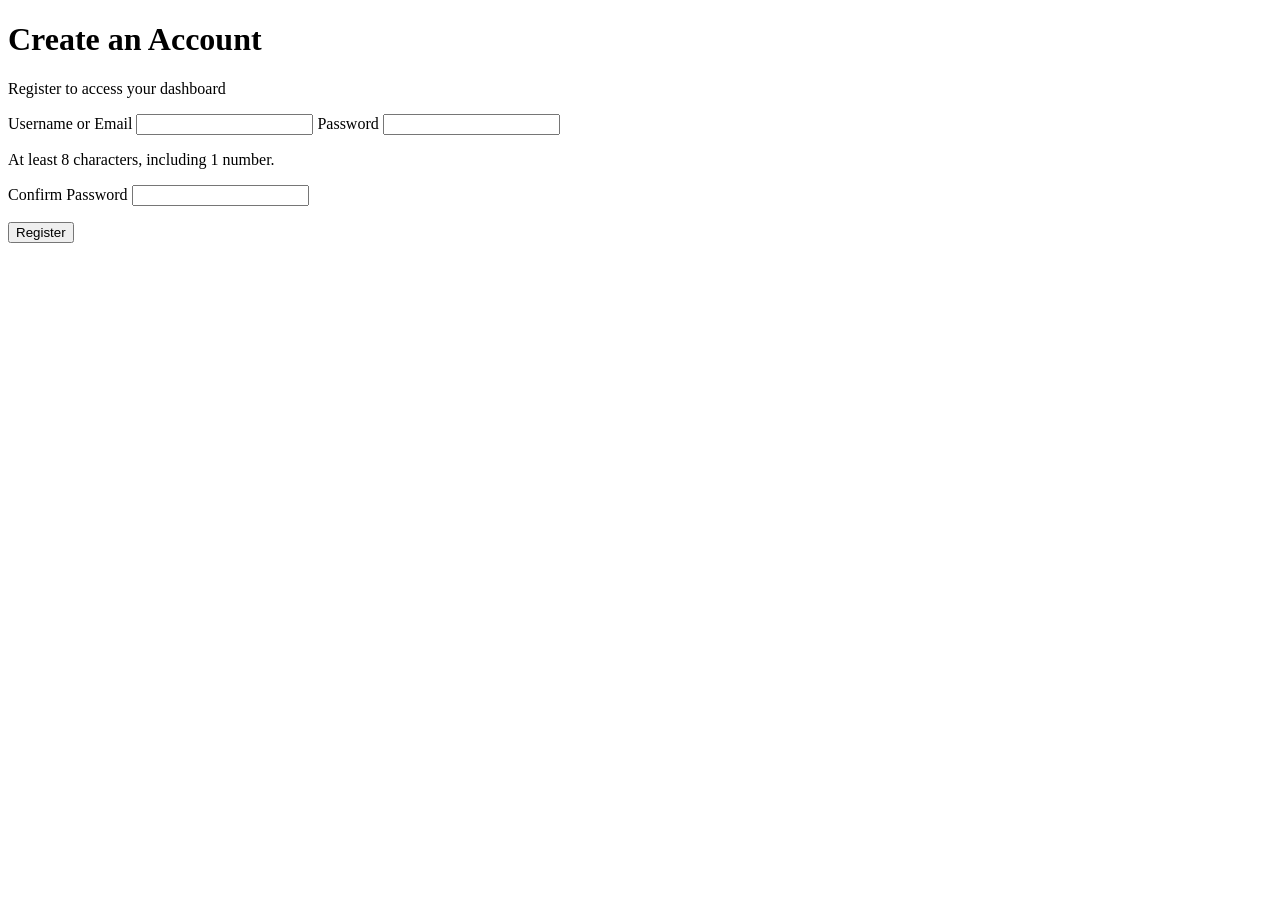
==== WebDev-L2-Auth/index.html @ 46d15cc0 "Add authentication page structure" ====
<!doctype html>
<html lang="en">
  <head>
    <meta charset="UTF-8" />
    <meta name="viewport" content="width=device-width, initial-scale=1.0" />
    <title>Register | Task 4</title>
    <link rel="stylesheet" href="style.css" />
  </head>
  <body>
    <h1>Create an Account</h1>
    <p class="subtitle">Register to access your dashboard</p>

    <form id="registerForm" novalidate>
      <label for="username">Username or Email</label>
      <input type="text" id="username" name="username" required />
    
      <label for="regPassword">Password</label>
      <input type="password" id="regPassword" name="regPassword" required />
      <p class="hint">At least 8 characters, including 1 number.</p>
    
      <label for="regConfirm">Confirm Password</label>
      <input type="password" id="regConfirm" name="regConfirm" required />

      <p class="error-msg" id="registerError"></p>
      <p class="success-msg" id="registerSuccess"></p>

      <button type="submit">Register</button>
    </form>
    </form>
  </body>
</html>
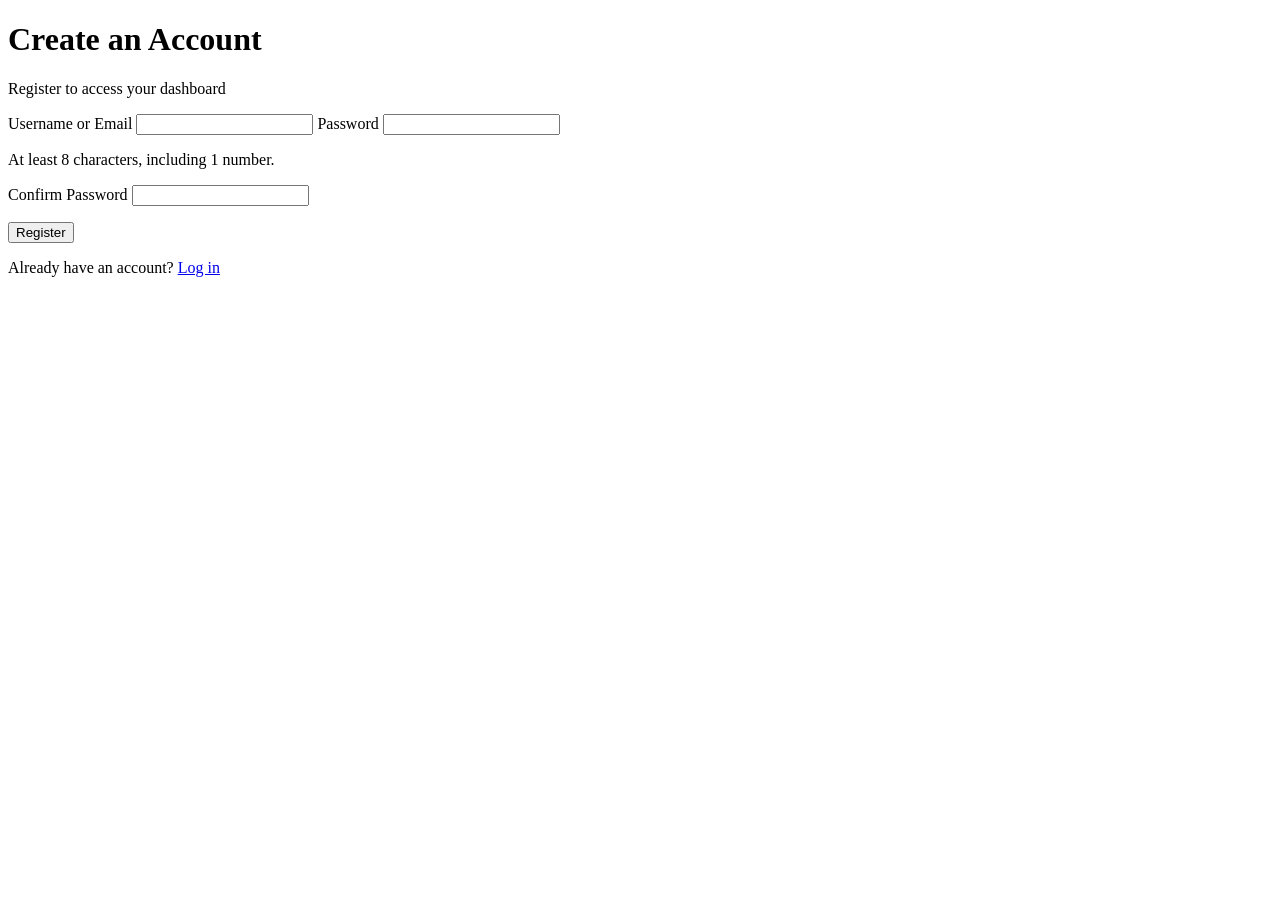
==== commit 7e4ba8b4: "add the switch for registered account" ====
--- a/WebDev-L2-Auth/index.html
+++ b/WebDev-L2-Auth/index.html
@@ -7,25 +7,33 @@
     <link rel="stylesheet" href="style.css" />
   </head>
   <body>
-    <h1>Create an Account</h1>
-    <p class="subtitle">Register to access your dashboard</p>
+    <main class="auth-card">
+      <h1>Create an Account</h1>
+      <p class="subtitle">Register to access your dashboard</p>
 
-    <form id="registerForm" novalidate>
-      <label for="username">Username or Email</label>
-      <input type="text" id="username" name="username" required />
-    
-      <label for="regPassword">Password</label>
-      <input type="password" id="regPassword" name="regPassword" required />
-      <p class="hint">At least 8 characters, including 1 number.</p>
-    
-      <label for="regConfirm">Confirm Password</label>
-      <input type="password" id="regConfirm" name="regConfirm" required />
+      <form id="registerForm" novalidate>
+        <label for="username">Username or Email</label>
+        <input type="text" id="username" name="username" required />
 
-      <p class="error-msg" id="registerError"></p>
-      <p class="success-msg" id="registerSuccess"></p>
+        <label for="regPassword">Password</label>
+        <input type="password" id="regPassword" name="regPassword" required />
+        <p class="hint">At least 8 characters, including 1 number.</p>
 
-      <button type="submit">Register</button>
-    </form>
-    </form>
+        <label for="regConfirm">Confirm Password</label>
+        <input type="password" id="regConfirm" name="regConfirm" required />
+
+        <p class="error-msg" id="registerError"></p>
+        <p class="success-msg" id="registerSuccess"></p>
+
+        <button type="submit">Register</button>
+      </form>
+
+      <p class="switch-link">
+        Already have an account? <a href="login.html">Log in</a>
+      </p>
+
+      <script src="auth.js"></script>
+      <script src="register.js"></script>
+    </main>
   </body>
 </html>
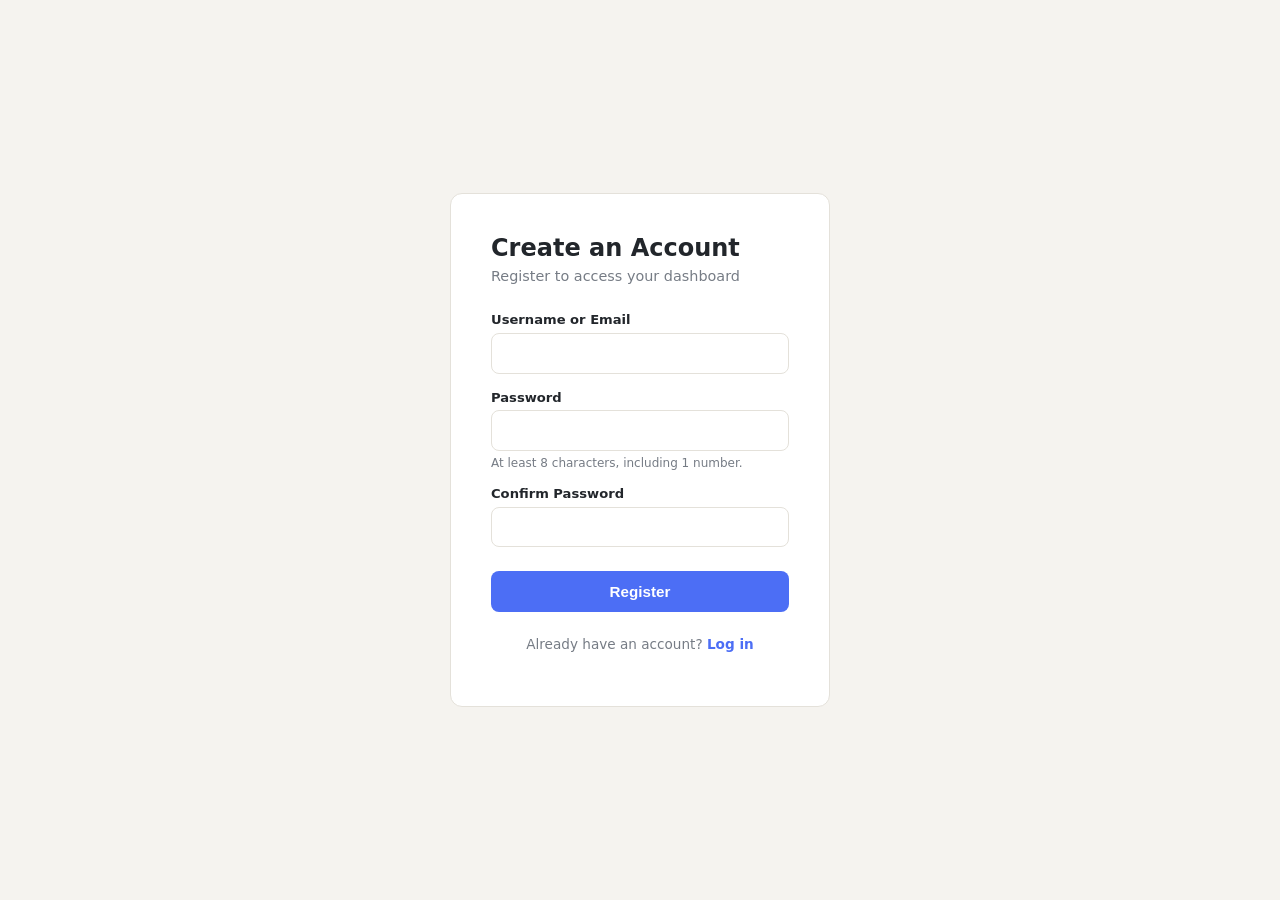
==== commit d62155fa: "Complete OIBSIP internship tasks and final updates" ====
--- a/WebDev-L2-Auth/index.html
+++ b/WebDev-L2-Auth/index.html
@@ -4,6 +4,7 @@
     <meta charset="UTF-8" />
     <meta name="viewport" content="width=device-width, initial-scale=1.0" />
     <title>Register | Task 4</title>
+    <link rel="icon" type="image/svg+xml" href="favicon.svg">
     <link rel="stylesheet" href="style.css" />
   </head>
   <body>
--- a/WebDev-L2-Auth/style.css
+++ b/WebDev-L2-Auth/style.css
@@ -0,0 +1,160 @@
+* { box-sizing: border-box; }
+
+:root {
+  --bg: #F5F3EF;
+  --card: #FFFFFF;
+  --ink: #22262B;
+  --muted: #767C85;
+  --accent: #4C6EF5;
+  --accent-soft: #E8ECFF;
+  --danger: #E5484D;
+  --danger-soft: #FCE8E8;
+  --success: #2BA84A;
+  --success-soft: #E4F7E9;
+  --border: #E4E1DA;
+  --sans: 'Segoe UI', system-ui, -apple-system, sans-serif;
+}
+
+body {
+  margin: 0;
+  min-height: 100vh;
+  display: flex;
+  align-items: center;
+  justify-content: center;
+  font-family: var(--sans);
+  background: var(--bg);
+  color: var(--ink);
+  padding: 1.5rem;
+}
+
+/* ===== Auth card (register/login) ===== */
+.auth-card {
+  background: var(--card);
+  border: 1px solid var(--border);
+  border-radius: 12px;
+  padding: 2.5rem;
+  width: 100%;
+  max-width: 380px;
+}
+
+.auth-card h1 { font-size: 1.5rem; margin: 0 0 0.4rem; }
+
+.subtitle {
+  color: var(--muted);
+  font-size: 0.9rem;
+  margin: 0 0 1.75rem;
+}
+
+form label {
+  display: block;
+  font-size: 0.82rem;
+  font-weight: 600;
+  margin-bottom: 0.35rem;
+  margin-top: 1rem;
+}
+
+form input {
+  width: 100%;
+  padding: 0.65rem 0.8rem;
+  border: 1px solid var(--border);
+  border-radius: 8px;
+  font-size: 0.95rem;
+  font-family: inherit;
+}
+
+form input:focus {
+  outline: none;
+  border-color: var(--accent);
+  box-shadow: 0 0 0 3px var(--accent-soft);
+}
+
+.hint {
+  font-size: 0.75rem;
+  color: var(--muted);
+  margin: 0.3rem 0 0;
+}
+
+form button {
+  width: 100%;
+  margin-top: 1.5rem;
+  padding: 0.75rem;
+  border: none;
+  border-radius: 8px;
+  background: var(--accent);
+  color: white;
+  font-weight: 600;
+  font-size: 0.95rem;
+  cursor: pointer;
+}
+
+form button:hover { background: #3d5be0; }
+
+.error-msg, .success-msg {
+  font-size: 0.82rem;
+  margin: 0.9rem 0 0;
+  padding: 0.6rem 0.75rem;
+  border-radius: 6px;
+  display: none;
+}
+
+.error-msg.visible {
+  display: block;
+  color: var(--danger);
+  background: var(--danger-soft);
+}
+
+.success-msg.visible {
+  display: block;
+  color: var(--success);
+  background: var(--success-soft);
+}
+
+.switch-link {
+  text-align: center;
+  font-size: 0.85rem;
+  color: var(--muted);
+  margin-top: 1.5rem;
+}
+
+.switch-link a { color: var(--accent); font-weight: 600; text-decoration: none; }
+.switch-link a:hover { text-decoration: underline; }
+
+/* ===== Dashboard ===== */
+.dashboard-card {
+  background: var(--card);
+  border: 1px solid var(--border);
+  border-radius: 12px;
+  padding: 2.5rem;
+  width: 100%;
+  max-width: 480px;
+}
+
+.dashboard-header {
+  display: flex;
+  justify-content: space-between;
+  align-items: center;
+}
+
+.dashboard-header h1 { font-size: 1.5rem; margin: 0; }
+
+.logout-btn {
+  border: 1px solid var(--border);
+  background: none;
+  padding: 0.5rem 1rem;
+  border-radius: 8px;
+  font-size: 0.85rem;
+  font-weight: 600;
+  color: var(--ink);
+  cursor: pointer;
+}
+
+.logout-btn:hover { background: var(--danger-soft); border-color: var(--danger); color: var(--danger); }
+
+.welcome-msg { font-size: 1.05rem; margin-top: 1.5rem; }
+
+.dashboard-note {
+  color: var(--muted);
+  font-size: 0.88rem;
+  line-height: 1.6;
+  margin-top: 1rem;
+}
